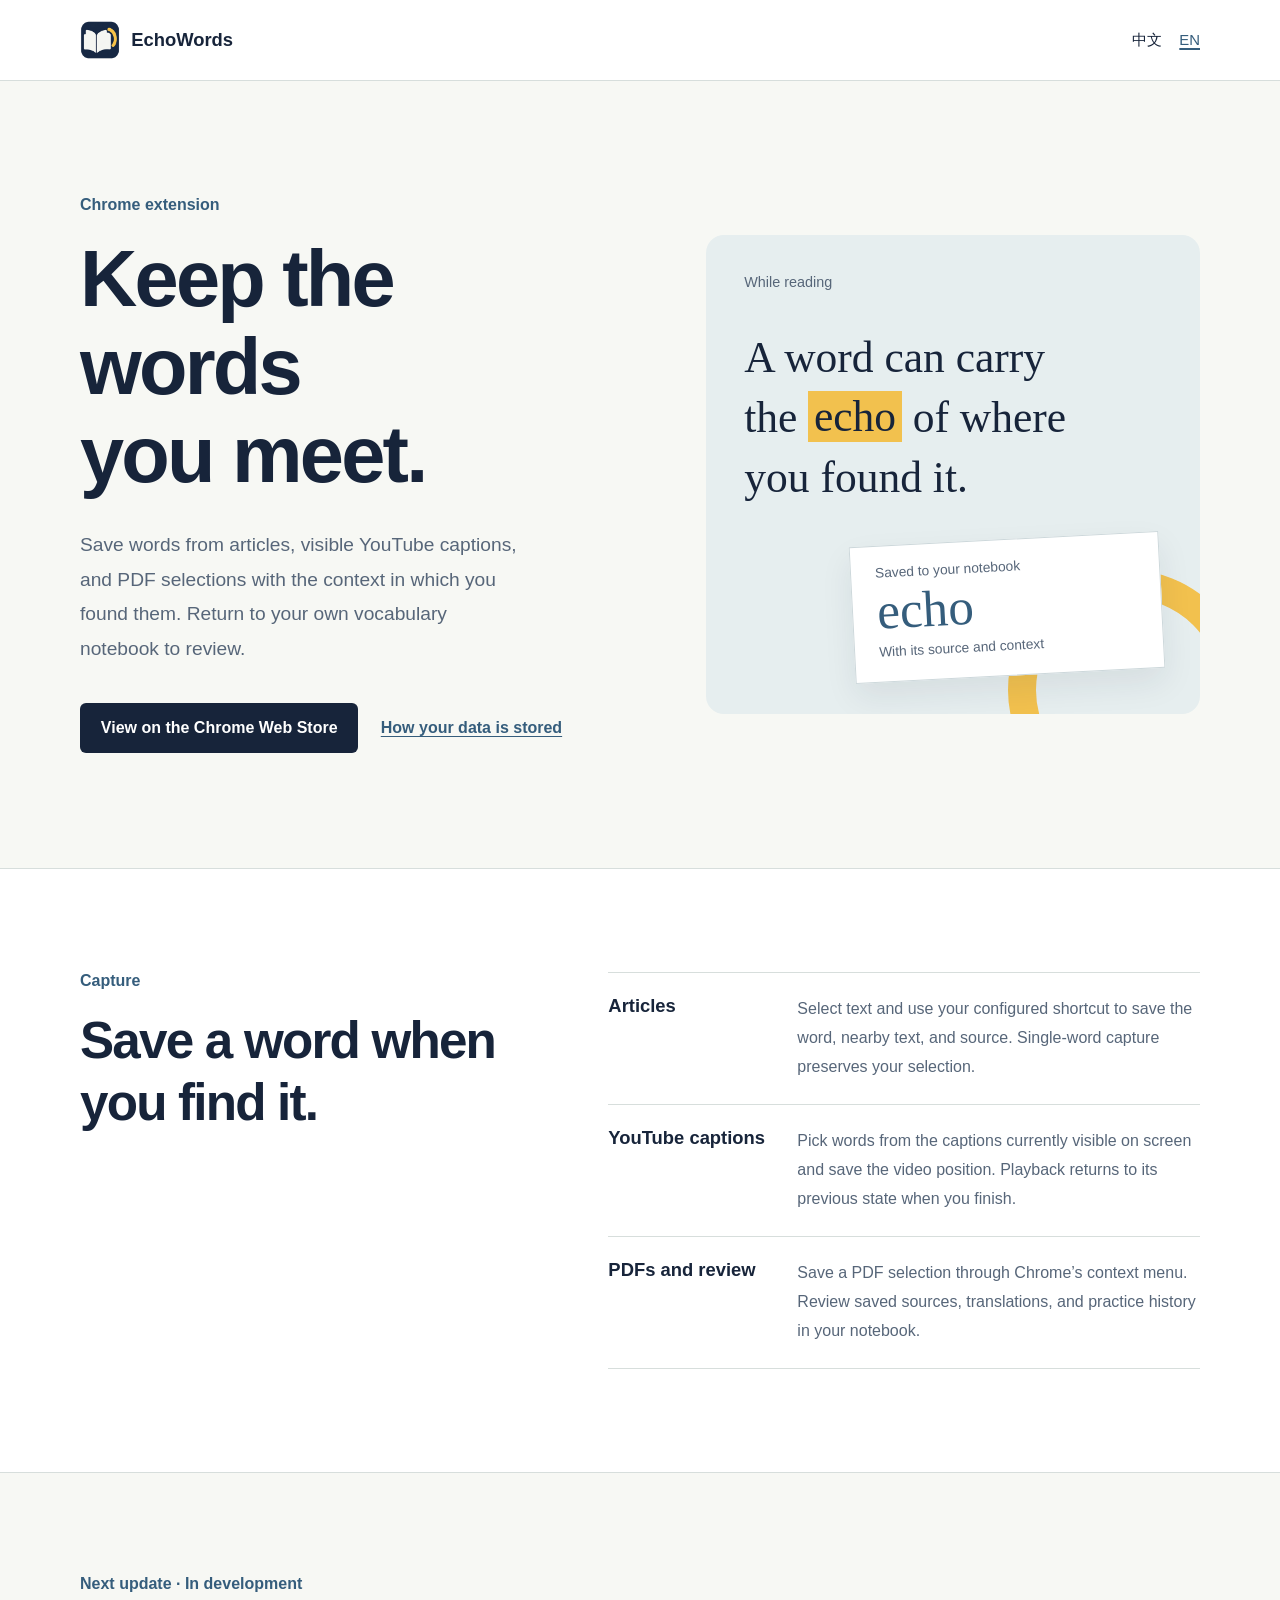
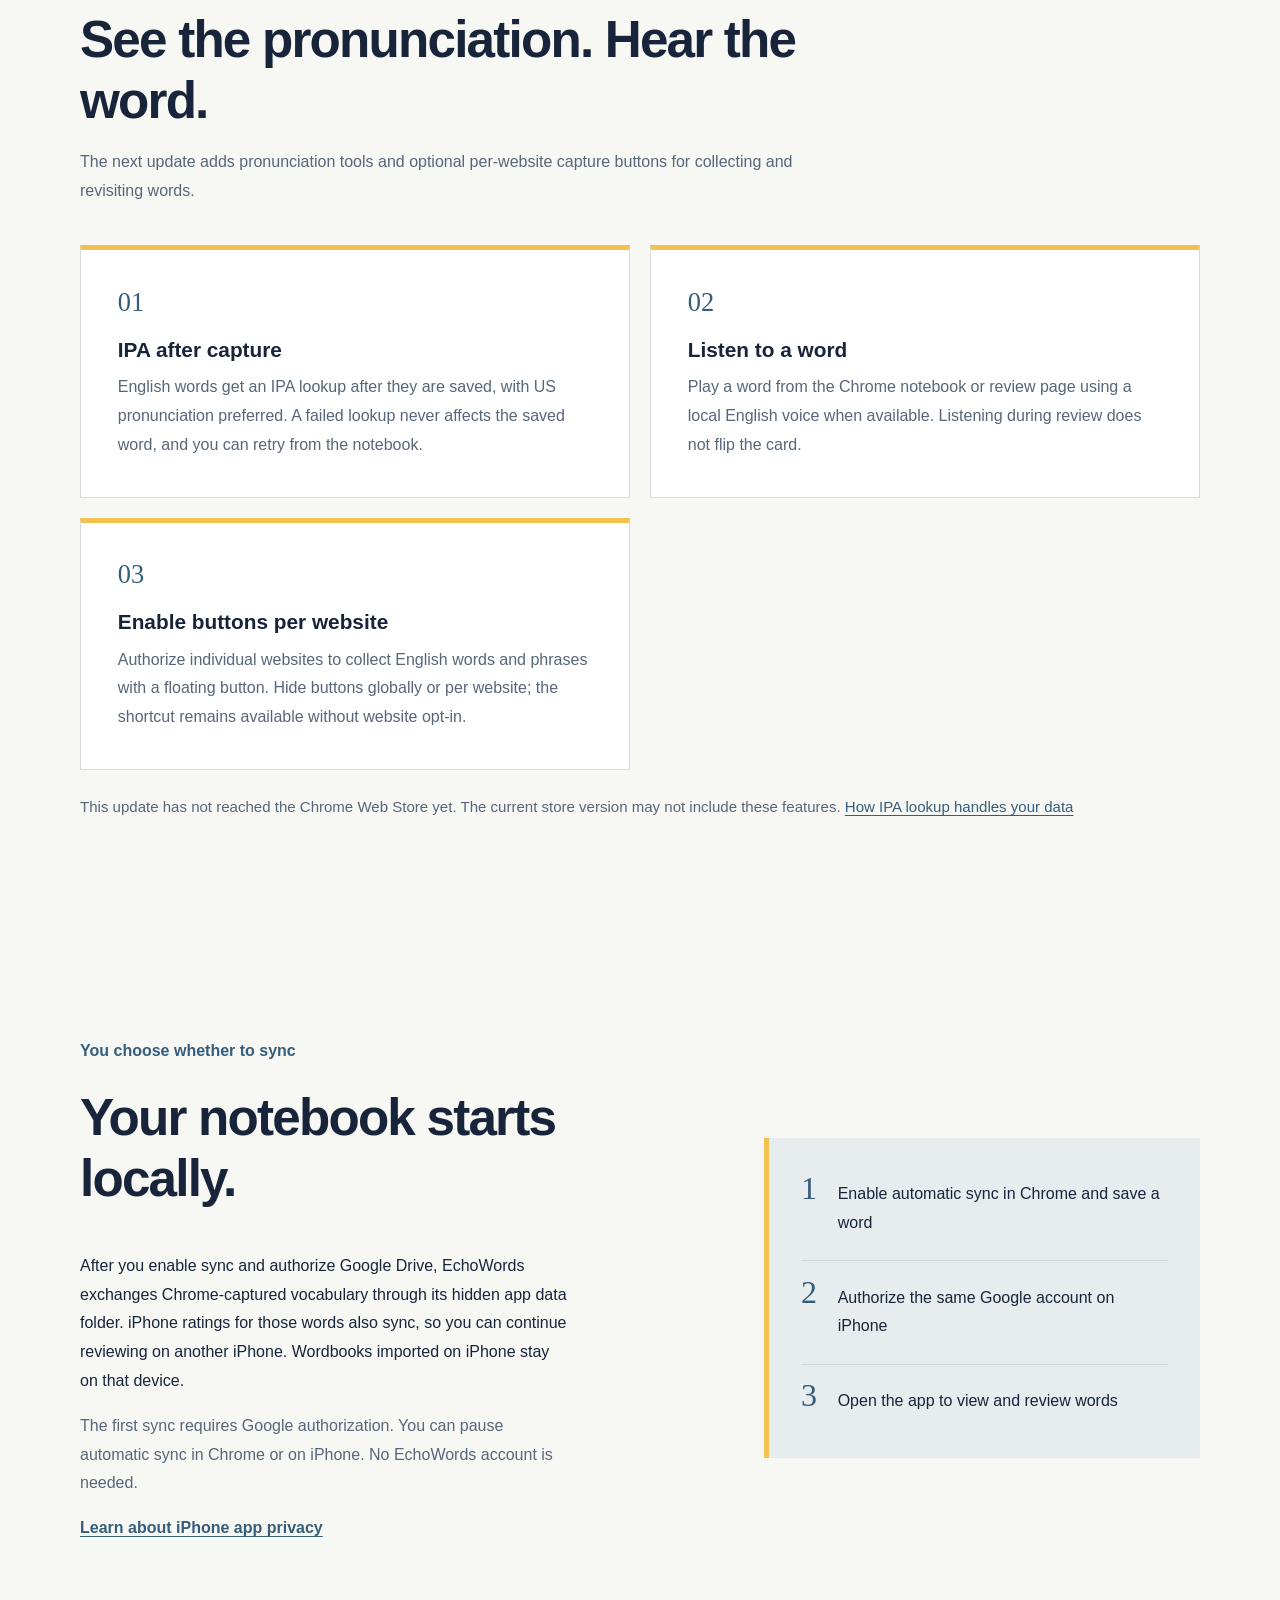
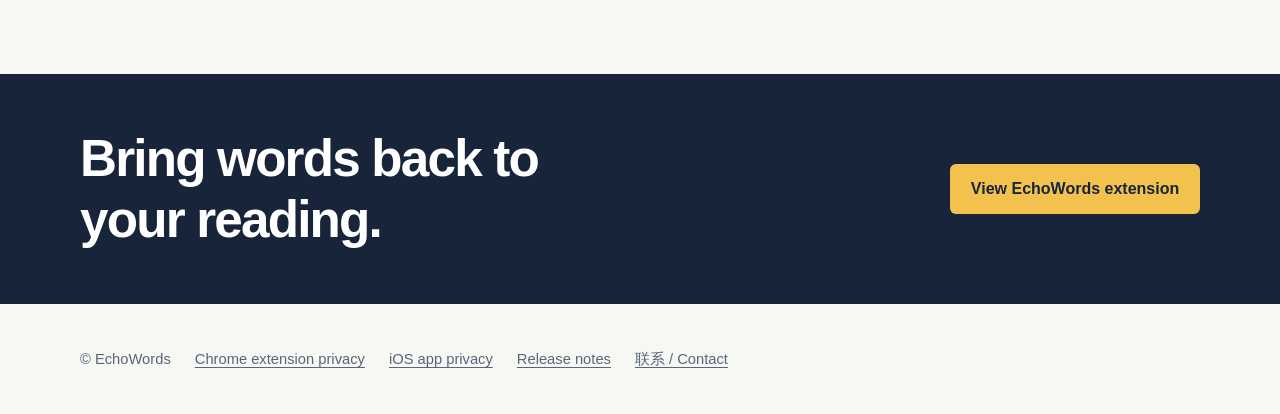
==== index.html @ 82085f75 "Publish EchoWords public website" ====
<!doctype html>
<html lang="zh-CN">
<head>
  <meta charset="utf-8">
  <meta name="viewport" content="width=device-width, initial-scale=1">
  <meta name="description" content="语栖 EchoWords 帮你保存阅读和观看视频时遇到的词语与语境。">
  <title>语栖 EchoWords — 留住遇见的词</title>
  <link rel="icon" href="assets/icon-128.png" type="image/png">
  <link rel="stylesheet" href="assets/site.css">
  <script src="assets/language.js" defer></script>
</head>
<body>
  <a class="skip-link" href="#main">跳转到正文 / Skip to content</a>
  <header class="site-header">
    <div class="shell header-inner">
      <a class="brand" href="./" aria-label="语栖主页" data-brand-home><img src="assets/icon-128.png" alt="" width="40" height="40"><span data-brand-name>语栖</span></a>
      <nav class="header-nav" aria-label="Page navigation">
        <a href="?lang=zh" data-language-link="zh" lang="zh-CN">中文</a><a href="?lang=en" data-language-link="en" lang="en">EN</a>
      </nav>
    </div>
  </header>
  <main id="main">
    <div id="zh" data-language-section="zh" lang="zh-CN">
      <section class="hero shell" aria-labelledby="hero-zh">
        <div class="hero-copy">
          <p class="kicker">Chrome 扩展程序</p>
          <h1 id="hero-zh">留住阅读时<br>遇见的词。</h1>
          <p class="hero-lead">在文章、可见的 YouTube 字幕和 PDF 中选词，连同当时的语境一起保存。回到自己的单词本，随时复习。</p>
          <div class="hero-actions"><a class="button button-primary" href="https://chromewebstore.google.com/detail/echowords/lpfgbckgjejjfgamibegphkdmpboeeep">前往 Chrome 网上应用店</a><a class="text-link" href="privacy/?lang=zh">了解数据如何保存</a></div>
        </div>
        <div class="word-scene" aria-label="选词与保存示意">
          <p class="scene-source">阅读时</p><p class="scene-quote">A word can carry the <mark>echo</mark> of where you found it.</p>
          <div class="word-ticket"><span class="ticket-label">已保存到单词本</span><strong>echo</strong><span class="ticket-context">连同来源与语境一起保留</span></div>
          <div class="scene-accent" aria-hidden="true"></div>
        </div>
      </section>
      <section class="section-band" aria-labelledby="capture-zh"><div class="shell section-grid">
        <div class="section-heading"><p class="kicker">采集</p><h2 id="capture-zh">看到好词，顺手记下。</h2></div>
        <div class="feature-list">
          <div class="feature"><h3>网页文章</h3><p>选中词语后按下已配置的快捷键，保存词语、附近文本及来源；单词采集不会打断当前选择。</p></div>
          <div class="feature"><h3>YouTube 字幕</h3><p>从当前屏幕上可见的字幕中挑选词语，并记住视频位置；词语选择结束后恢复原来的播放状态。</p></div>
          <div class="feature"><h3>PDF 与复习</h3><p>在 Chrome 的 PDF 阅读器中通过选中文本的右键菜单保存；在单词本中查看来源、翻译和复习记录。</p></div>
        </div>
      </div></section>
      <section class="shell release-section" aria-labelledby="release-zh">
        <div class="release-heading">
          <p class="kicker">下一次更新 · 开发中</p>
          <h2 id="release-zh">看见音标，也能听见单词。</h2>
          <p>下一版将提供发音辅助和按网站开启的悬浮按钮，让采词与回顾更方便。</p>
        </div>
        <div class="release-items">
          <article><span class="release-number" aria-hidden="true">01</span><h3>采集后补齐音标</h3><p>保存英文单词后查询音标，优先显示美式 IPA。查询失败不会影响保存，你也可以在词表中手动重试。</p></article>
          <article><span class="release-number" aria-hidden="true">02</span><h3>点击朗读单词</h3><p>在 Chrome 词表和复习页点击朗读，优先使用设备上的美式英语语音；在复习页播放时不会翻卡。</p></article>
          <article><span class="release-number" aria-hidden="true">03</span><h3>按网站开启采集按钮</h3><p>逐个授权网站后显示悬浮按钮，收集多个英文词或短语后统一保存。按钮可全局关闭或逐站隐藏；未授权网站仍可使用快捷键。</p></article>
        </div>
        <p class="release-status">此更新尚未发布到 Chrome 网上应用店，当前商店版本可能暂不包含这些功能。<a href="privacy/?lang=zh">了解音标查询如何处理数据</a></p>
      </section>
      <section class="shell sync-section" aria-labelledby="sync-zh">
        <div><p class="kicker">由你决定是否同步</p><h2 id="sync-zh">单词本先保存在本地。</h2><p>启用同步并授权后，语栖使用 Google Drive 隐藏应用数据目录交换 Chrome 采集的词库。iPhone 对这些词的评分记录也会同步，让你在另一台 iPhone 上继续复习。导入 iPhone 的词书只保存在本机。</p><p class="quiet">首次使用需要 Google 授权。你可以在 Chrome 或 iPhone 中暂停自动同步，无需另注册账号。</p><p><a class="text-link" href="ios/privacy/?lang=zh">了解 iPhone 应用的隐私保护</a></p></div>
        <div class="sync-steps" aria-label="跨设备同步步骤"><div><span>1</span><p>在 Chrome 中启用自动同步并保存词语</p></div><div><span>2</span><p>在 iPhone 上授权同一 Google 账号</p></div><div><span>3</span><p>打开应用查看词库并复习</p></div></div>
      </section>
      <section class="closing-band"><div class="shell closing-inner"><h2>把词带回你的阅读。</h2><a class="button button-light" href="https://chromewebstore.google.com/detail/echowords/lpfgbckgjejjfgamibegphkdmpboeeep">查看语栖扩展程序</a></div></section>
    </div>
    <div id="en" data-language-section="en" lang="en">
      <section class="hero shell" aria-labelledby="hero-en">
        <div class="hero-copy"><p class="kicker">Chrome extension</p><h1 id="hero-en">Keep the words<br>you meet.</h1><p class="hero-lead">Save words from articles, visible YouTube captions, and PDF selections with the context in which you found them. Return to your own vocabulary notebook to review.</p><div class="hero-actions"><a class="button button-primary" href="https://chromewebstore.google.com/detail/echowords/lpfgbckgjejjfgamibegphkdmpboeeep">View on the Chrome Web Store</a><a class="text-link" href="privacy/?lang=en">How your data is stored</a></div></div>
        <div class="word-scene" aria-label="Illustration of saving a selected word"><p class="scene-source">While reading</p><p class="scene-quote">A word can carry the <mark>echo</mark> of where you found it.</p><div class="word-ticket"><span class="ticket-label">Saved to your notebook</span><strong>echo</strong><span class="ticket-context">With its source and context</span></div><div class="scene-accent" aria-hidden="true"></div></div>
      </section>
      <section class="section-band" aria-labelledby="capture-en"><div class="shell section-grid"><div class="section-heading"><p class="kicker">Capture</p><h2 id="capture-en">Save a word when you find it.</h2></div><div class="feature-list"><div class="feature"><h3>Articles</h3><p>Select text and use your configured shortcut to save the word, nearby text, and source. Single-word capture preserves your selection.</p></div><div class="feature"><h3>YouTube captions</h3><p>Pick words from the captions currently visible on screen and save the video position. Playback returns to its previous state when you finish.</p></div><div class="feature"><h3>PDFs and review</h3><p>Save a PDF selection through Chrome’s context menu. Review saved sources, translations, and practice history in your notebook.</p></div></div></div></section>
      <section class="shell release-section" aria-labelledby="release-en">
        <div class="release-heading">
          <p class="kicker">Next update · In development</p>
          <h2 id="release-en">See the pronunciation. Hear the word.</h2>
          <p>The next update adds pronunciation tools and optional per-website capture buttons for collecting and revisiting words.</p>
        </div>
        <div class="release-items">
          <article><span class="release-number" aria-hidden="true">01</span><h3>IPA after capture</h3><p>English words get an IPA lookup after they are saved, with US pronunciation preferred. A failed lookup never affects the saved word, and you can retry from the notebook.</p></article>
          <article><span class="release-number" aria-hidden="true">02</span><h3>Listen to a word</h3><p>Play a word from the Chrome notebook or review page using a local English voice when available. Listening during review does not flip the card.</p></article>
          <article><span class="release-number" aria-hidden="true">03</span><h3>Enable buttons per website</h3><p>Authorize individual websites to collect English words and phrases with a floating button. Hide buttons globally or per website; the shortcut remains available without website opt-in.</p></article>
        </div>
        <p class="release-status">This update has not reached the Chrome Web Store yet. The current store version may not include these features. <a href="privacy/?lang=en">How IPA lookup handles your data</a></p>
      </section>
      <section class="shell sync-section" aria-labelledby="sync-en"><div><p class="kicker">You choose whether to sync</p><h2 id="sync-en">Your notebook starts locally.</h2><p>After you enable sync and authorize Google Drive, EchoWords exchanges Chrome-captured vocabulary through its hidden app data folder. iPhone ratings for those words also sync, so you can continue reviewing on another iPhone. Wordbooks imported on iPhone stay on that device.</p><p class="quiet">The first sync requires Google authorization. You can pause automatic sync in Chrome or on iPhone. No EchoWords account is needed.</p><p><a class="text-link" href="ios/privacy/?lang=en">Learn about iPhone app privacy</a></p></div><div class="sync-steps" aria-label="Steps to sync across devices"><div><span>1</span><p>Enable automatic sync in Chrome and save a word</p></div><div><span>2</span><p>Authorize the same Google account on iPhone</p></div><div><span>3</span><p>Open the app to view and review words</p></div></div></section>
      <section class="closing-band"><div class="shell closing-inner"><h2>Bring words back to your reading.</h2><a class="button button-light" href="https://chromewebstore.google.com/detail/echowords/lpfgbckgjejjfgamibegphkdmpboeeep">View EchoWords extension</a></div></section>
    </div>
  </main>
  <footer class="site-footer shell"><span data-brand-footer>© 语栖</span><a href="privacy/?lang=zh" data-nav-zh>Chrome 扩展隐私政策</a><a href="privacy/?lang=en" data-nav-en>Chrome extension privacy</a><a href="ios/privacy/?lang=zh" data-nav-zh>iOS 应用隐私政策</a><a href="ios/privacy/?lang=en" data-nav-en>iOS app privacy</a><a href="releases/?lang=zh" data-nav-zh>更新日志</a><a href="releases/?lang=en" data-nav-en>Release notes</a><a href="mailto:acboo2020@gmail.com">联系 / Contact</a></footer>
</body>
</html>
---- assets/site.css ----
:root {
  color-scheme: light;
  --ink: #17243a;
  --blue: #355d7c;
  --paper: #f7f8f4;
  --white: #fff;
  --line: #d7dedc;
  --muted: #576679;
  --yellow: #f2c14e;
  font-family: "Segoe UI", "Noto Sans SC", "PingFang SC", sans-serif;
  color: var(--ink);
  background: var(--paper);
}
* { box-sizing: border-box; }
html { scroll-behavior: smooth; }
body { margin: 0; }
img { max-width: 100%; }
a { color: var(--blue); text-underline-offset: .2em; }
a:focus-visible { outline: 3px solid var(--yellow); outline-offset: 4px; }
[hidden] { display: none !important; }
.shell { width: min(100% - 3rem, 1120px); margin-inline: auto; }
.skip-link { position: absolute; top: -5rem; left: 1rem; z-index: 20; padding: .7rem 1rem; background: var(--yellow); color: var(--ink); }
.skip-link:focus { top: 1rem; }
.site-header { border-bottom: 1px solid var(--line); background: var(--white); }
.header-inner { min-height: 80px; display: flex; align-items: center; justify-content: space-between; gap: 1.5rem; }
.brand { display: inline-flex; align-items: center; gap: .7rem; color: var(--ink); text-decoration: none; font-weight: 720; font-size: 1.15rem; }
.brand img { border-radius: 11px; }
.header-nav { display: flex; align-items: center; gap: 1.1rem; font-size: .93rem; }
.header-nav a { color: var(--ink); text-decoration: none; }
.header-nav a:hover, .header-nav a[aria-current="true"] { color: var(--blue); text-decoration: underline; text-decoration-thickness: 2px; }
.nav-divider { width: 1px; height: 1.1rem; background: var(--line); }
.kicker { color: var(--blue); font-weight: 700; margin: 0 0 1.3rem; }
h1, h2, h3, p { overflow-wrap: break-word; }
h1, h2, h3 { margin-top: 0; }
h1, h2 { letter-spacing: -.035em; }
.hero { display: grid; grid-template-columns: minmax(0, 1fr) minmax(300px, .9fr); gap: clamp(2rem, 6vw, 5rem); align-items: center; padding-block: clamp(5rem, 9vw, 9rem); }
.hero h1 { font-size: clamp(3.2rem, 6.2vw, 5.7rem); line-height: 1.11; font-weight: 700; margin-bottom: 1.8rem; }
.hero-lead { max-width: 42ch; color: var(--muted); font-size: clamp(1.12rem, 1.5vw, 1.3rem); line-height: 1.8; margin: 0; }
.hero-actions { display: flex; flex-wrap: wrap; align-items: center; gap: 1.4rem; margin-top: 2.3rem; }
.button { display: inline-flex; justify-content: center; align-items: center; min-height: 50px; padding: .8rem 1.3rem; border-radius: 6px; text-align: center; font-weight: 700; text-decoration: none; }
.button-primary { background: var(--ink); color: var(--white); }
.button-primary:hover { background: var(--blue); }
.text-link { font-weight: 650; }
.word-scene { position: relative; min-height: 465px; padding: 2.4rem; overflow: hidden; background: #e6eeef; border-radius: 18px; }
.scene-source { font-size: .9rem; color: var(--muted); margin: 0 0 2.3rem; }
.scene-quote { position: relative; z-index: 1; max-width: 16ch; font: 400 clamp(2rem, 3.4vw, 3rem)/1.38 Georgia, "Times New Roman", serif; margin: 0; }
.scene-quote mark { background: var(--yellow); color: var(--ink); padding: .03em .13em; }
.word-ticket { position: relative; z-index: 2; width: min(100%, 310px); margin: 2rem 0 0 auto; padding: 1.2rem 1.5rem 1.35rem; background: var(--white); border: 1px solid #cdd8db; box-shadow: 0 14px 32px #17243a14; transform: rotate(-3deg); }
.ticket-label, .ticket-context { display: block; color: var(--muted); font-size: .86rem; }
.word-ticket strong { display: block; margin: .3rem 0 .5rem; color: var(--blue); font: 400 3.2rem/1 Georgia, serif; }
.scene-accent { position: absolute; right: -3rem; bottom: -6rem; width: 240px; height: 240px; border: 28px solid var(--yellow); border-radius: 50%; }
.section-band { background: var(--white); border-block: 1px solid var(--line); }
.section-grid { display: grid; grid-template-columns: minmax(230px, .72fr) 1fr; gap: clamp(2.5rem, 8vw, 8rem); padding-block: clamp(4rem, 8vw, 7rem); }
.section-heading h2, .sync-section h2, .closing-inner h2 { font-size: clamp(2.3rem, 4vw, 3.6rem); line-height: 1.2; }
.feature { display: grid; grid-template-columns: 165px 1fr; gap: 1.5rem; padding: 1.4rem 0; border-top: 1px solid var(--line); }
.feature:last-child { border-bottom: 1px solid var(--line); }
.feature h3 { font-size: 1.15rem; margin: 0; }
.feature p { margin: 0; color: var(--muted); line-height: 1.8; }
.release-section { padding-block: clamp(4rem, 8vw, 7rem); }
.release-heading { max-width: 720px; }
.release-heading .kicker { margin-bottom: 1rem; }
.release-heading h2 { font-size: clamp(2.3rem, 4vw, 3.6rem); line-height: 1.2; margin-bottom: 1rem; }
.release-heading > p:last-child { color: var(--muted); line-height: 1.8; margin: 0; }
.release-items { display: grid; grid-template-columns: repeat(2, minmax(0, 1fr)); gap: 1.25rem; margin-top: 2.5rem; }
.release-items article { padding: clamp(1.5rem, 3vw, 2.3rem); background: var(--white); border: 1px solid var(--line); border-top: 5px solid var(--yellow); }
.release-number { color: var(--blue); font: 400 1.65rem Georgia, serif; }
.release-items h3 { font-size: 1.3rem; margin: 1.25rem 0 .7rem; }
.release-items p { color: var(--muted); line-height: 1.8; margin: 0; }
.release-status { color: var(--muted); font-size: .94rem; line-height: 1.7; margin: 1.5rem 0 0; }
.sync-section { display: grid; grid-template-columns: 1fr minmax(270px, .75fr); gap: clamp(2rem, 8vw, 8rem); align-items: center; padding-block: clamp(5rem, 9vw, 8rem); }
.sync-section p { max-width: 55ch; line-height: 1.8; }
.sync-section .quiet { color: var(--muted); }
.sync-steps { background: #e7edef; padding: 1.25rem 2rem; border-left: 5px solid var(--yellow); }
.sync-steps div { display: flex; align-items: baseline; gap: 1.3rem; border-bottom: 1px solid #cbd6d9; }
.sync-steps div:last-child { border-bottom: 0; }
.sync-steps span { color: var(--blue); font: 400 2rem Georgia, serif; }
.sync-steps p { margin: 1.4rem 0; }
.closing-band { background: var(--ink); color: var(--white); }
.closing-inner { min-height: 230px; display: flex; align-items: center; justify-content: space-between; gap: 2rem; padding-block: 3rem; }
.closing-inner h2 { max-width: 17ch; margin: 0; }
.button-light { color: var(--ink); background: var(--yellow); }
.button-light:hover { background: #ffda79; }
.site-footer { min-height: 110px; display: flex; flex-wrap: wrap; align-items: center; gap: 1.5rem; color: var(--muted); font-size: .92rem; }
.site-footer a { color: var(--muted); }
.changelog { max-width: 860px; padding-block: clamp(3rem, 7vw, 6rem); }
.changelog h1 { font-size: clamp(2.4rem, 5vw, 3.5rem); margin-bottom: 1rem; }
.changelog-intro { max-width: 60ch; color: var(--muted); line-height: 1.8; }
.version-index { display: flex; flex-wrap: wrap; gap: .8rem 1.6rem; padding-block: 1rem 2rem; }
.version-entry { border-top: 1px solid var(--line); padding-block: 2.5rem; scroll-margin-top: 24px; }
.version-heading { display: flex; align-items: center; flex-wrap: wrap; gap: 1rem; }
.version-heading h2 { font-size: 2rem; margin: 0; }
.version-heading h2 a { color: var(--ink); text-decoration: none; }
.version-heading h2 a:hover { text-decoration: underline; }
.release-state { border: 1px solid var(--line); border-radius: 5px; padding: .3rem .65rem; font-size: .85rem; }
.release-state.upcoming { background: var(--yellow); border-color: var(--yellow); }
.version-date, .release-footnote { color: var(--muted); font-size: .92rem; }
.version-entry h3 { font-size: 1.1rem; margin: 1.8rem 0 .65rem; }
.version-entry p, .version-entry li { line-height: 1.85; }
.version-entry ul { padding-left: 1.3rem; margin-top: .65rem; }
.version-entry li + li { margin-top: .6rem; }
.version-entry .release-footnote { margin: 1.5rem 0 0; }
.policy { max-width: 800px; padding-block: clamp(3.5rem, 7vw, 6rem) 6rem; }
.policy h1 { font-size: clamp(2.3rem, 4.2vw, 3.4rem); line-height: 1.2; margin-bottom: .9rem; }
.policy .date { color: var(--muted); font-size: .92rem; margin-bottom: 2rem; }
.policy .lead { font-size: 1.18rem; line-height: 1.8; }
.policy h2 { font-size: 1.65rem; margin: 3rem 0 .8rem; }
.policy p, .policy li { line-height: 1.85; }
.policy ul { padding-left: 1.4rem; }
.policy li + li { margin-top: .5rem; }
.policy code { padding: .08rem .3rem; border-radius: 3px; background: #e5eaeb; font-size: .9em; overflow-wrap: anywhere; }
.policy .policy-nav { display: inline-block; margin-top: 3rem; font-weight: 700; }
@media (max-width: 800px) {
  .hero, .section-grid, .sync-section { grid-template-columns: 1fr; }
  .release-items { grid-template-columns: 1fr; }
  .hero { padding-block: 4rem; }
  .word-scene { min-height: 410px; }
  .section-grid, .sync-section { gap: 2rem; }
}
@media (max-width: 560px) {
  .shell { width: min(100% - 2rem, 1120px); }
  .header-inner { min-height: 72px; }
  .brand { gap: .45rem; font-size: 1rem; }
  .brand img { width: 32px; height: 32px; }
  .header-nav { gap: .65rem; font-size: .85rem; }
  .hero h1 { font-size: clamp(2.7rem, 13vw, 3.5rem); }
  .word-scene { padding: 1.8rem; min-height: 400px; }
  .feature { display: block; }
  .feature p { margin-top: .5rem; }
  .closing-inner { display: block; }
  .closing-inner .button { margin-top: 1.5rem; }
}
@media (prefers-reduced-motion: reduce) { html { scroll-behavior: auto; } }
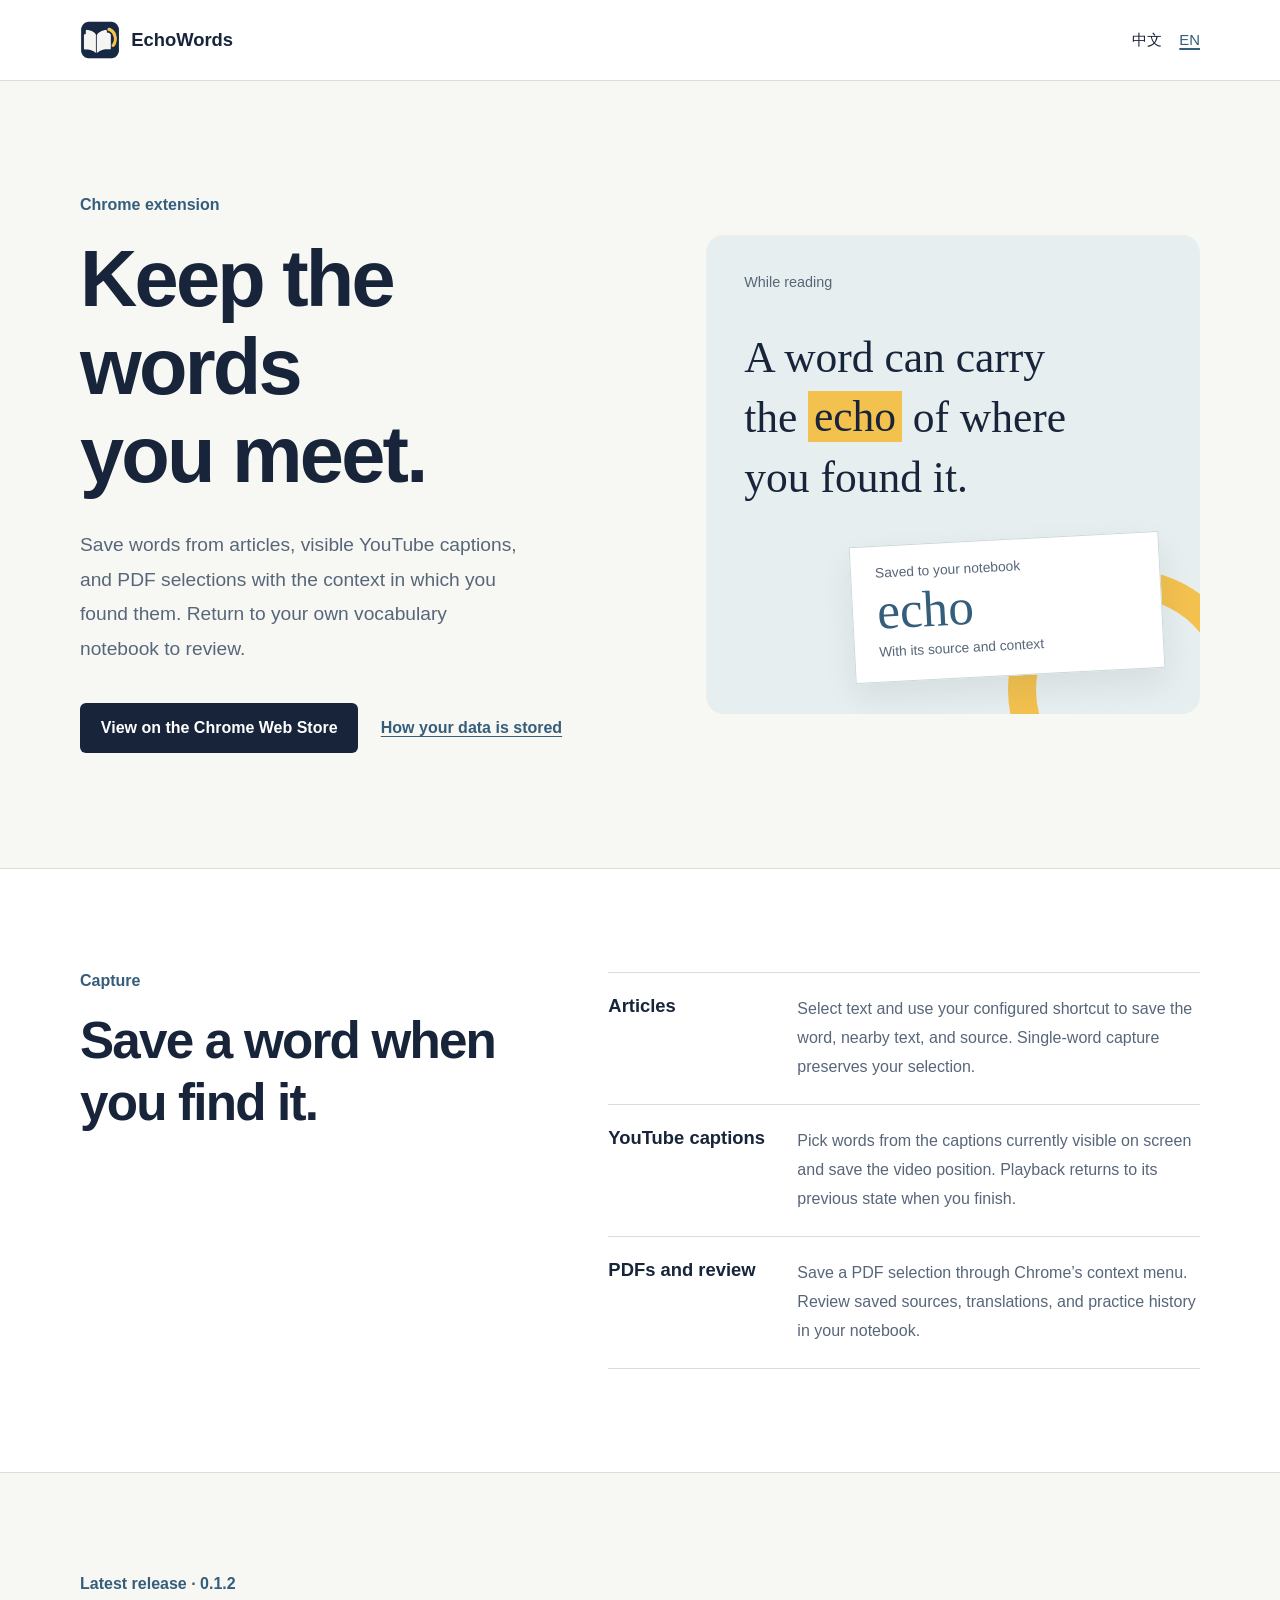
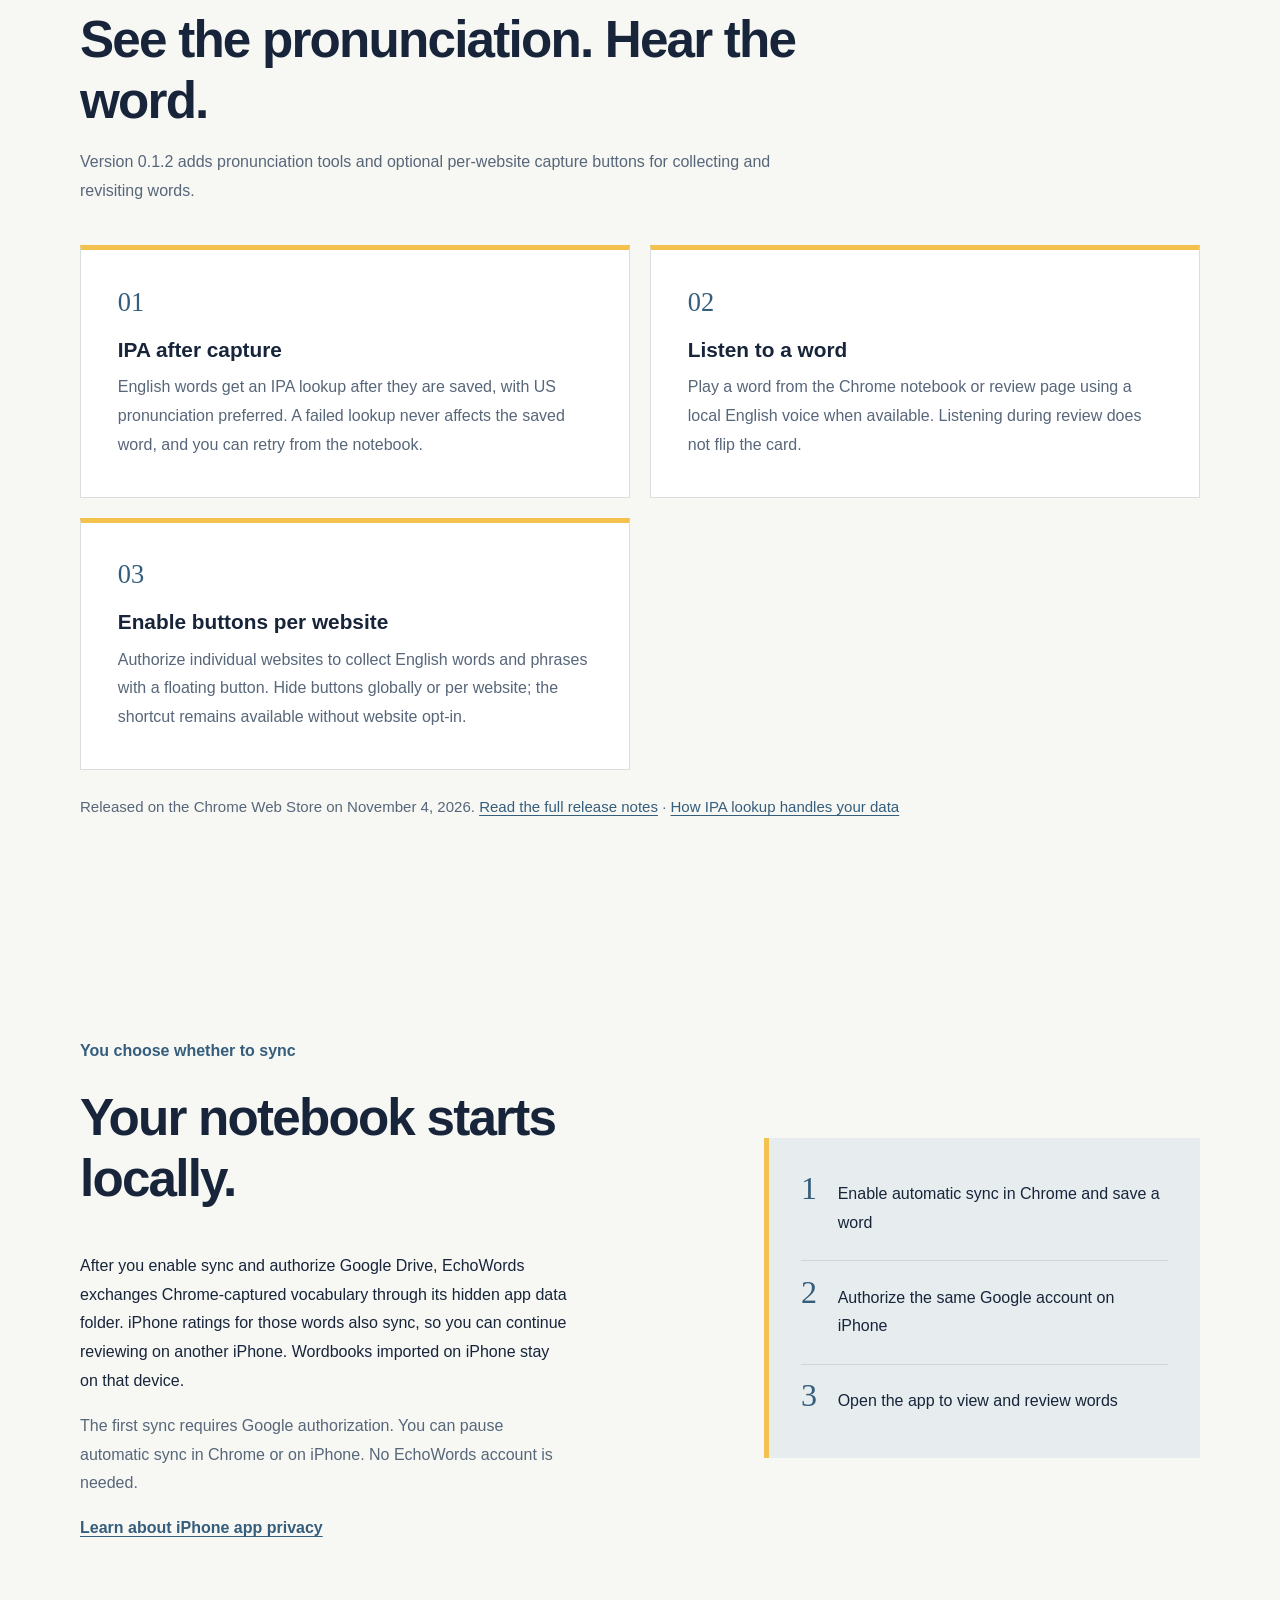
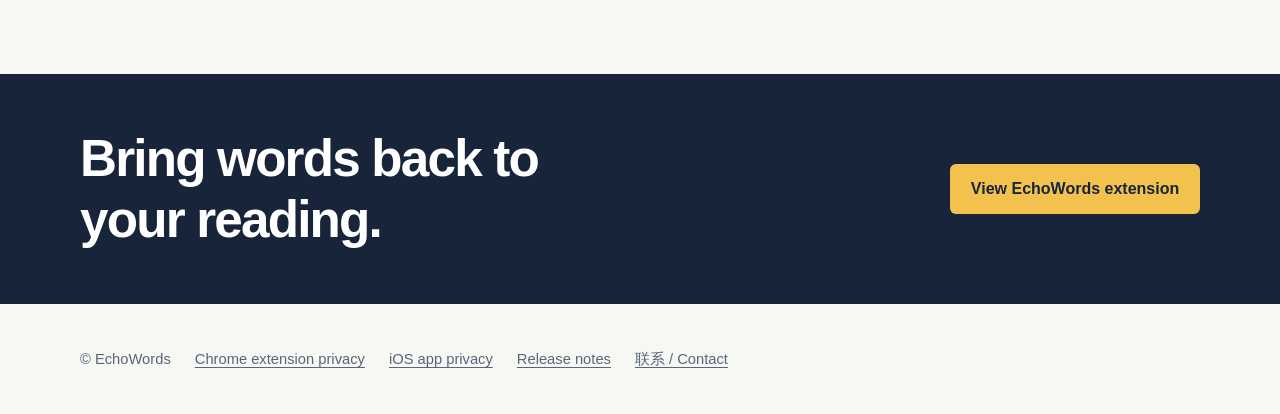
==== commit 99c76c7a: "Sync website from d05a17413f743fabb400e322e8ff163eac470f70" ====
--- a/index.html
+++ b/index.html
@@ -44,16 +44,16 @@
       </div></section>
       <section class="shell release-section" aria-labelledby="release-zh">
         <div class="release-heading">
-          <p class="kicker">下一次更新 · 开发中</p>
+          <p class="kicker">最新版本 · 0.1.2 已发布</p>
           <h2 id="release-zh">看见音标，也能听见单词。</h2>
-          <p>下一版将提供发音辅助和按网站开启的悬浮按钮，让采词与回顾更方便。</p>
+          <p>0.1.2 新增发音辅助和按网站开启的悬浮按钮，让采词与回顾更方便。</p>
         </div>
         <div class="release-items">
           <article><span class="release-number" aria-hidden="true">01</span><h3>采集后补齐音标</h3><p>保存英文单词后查询音标，优先显示美式 IPA。查询失败不会影响保存，你也可以在词表中手动重试。</p></article>
           <article><span class="release-number" aria-hidden="true">02</span><h3>点击朗读单词</h3><p>在 Chrome 词表和复习页点击朗读，优先使用设备上的美式英语语音；在复习页播放时不会翻卡。</p></article>
           <article><span class="release-number" aria-hidden="true">03</span><h3>按网站开启采集按钮</h3><p>逐个授权网站后显示悬浮按钮，收集多个英文词或短语后统一保存。按钮可全局关闭或逐站隐藏；未授权网站仍可使用快捷键。</p></article>
         </div>
-        <p class="release-status">此更新尚未发布到 Chrome 网上应用店，当前商店版本可能暂不包含这些功能。<a href="privacy/?lang=zh">了解音标查询如何处理数据</a></p>
+        <p class="release-status">已于 <time datetime="2026-11-04">2026 年 11 月 4 日</time>在 Chrome 网上应用店发布。<a href="releases/?lang=zh#v0-1-2">查看完整更新日志</a> · <a href="privacy/?lang=zh">了解音标查询如何处理数据</a></p>
       </section>
       <section class="shell sync-section" aria-labelledby="sync-zh">
         <div><p class="kicker">由你决定是否同步</p><h2 id="sync-zh">单词本先保存在本地。</h2><p>启用同步并授权后，语栖使用 Google Drive 隐藏应用数据目录交换 Chrome 采集的词库。iPhone 对这些词的评分记录也会同步，让你在另一台 iPhone 上继续复习。导入 iPhone 的词书只保存在本机。</p><p class="quiet">首次使用需要 Google 授权。你可以在 Chrome 或 iPhone 中暂停自动同步，无需另注册账号。</p><p><a class="text-link" href="ios/privacy/?lang=zh">了解 iPhone 应用的隐私保护</a></p></div>
@@ -69,16 +69,16 @@
       <section class="section-band" aria-labelledby="capture-en"><div class="shell section-grid"><div class="section-heading"><p class="kicker">Capture</p><h2 id="capture-en">Save a word when you find it.</h2></div><div class="feature-list"><div class="feature"><h3>Articles</h3><p>Select text and use your configured shortcut to save the word, nearby text, and source. Single-word capture preserves your selection.</p></div><div class="feature"><h3>YouTube captions</h3><p>Pick words from the captions currently visible on screen and save the video position. Playback returns to its previous state when you finish.</p></div><div class="feature"><h3>PDFs and review</h3><p>Save a PDF selection through Chrome’s context menu. Review saved sources, translations, and practice history in your notebook.</p></div></div></div></section>
       <section class="shell release-section" aria-labelledby="release-en">
         <div class="release-heading">
-          <p class="kicker">Next update · In development</p>
+          <p class="kicker">Latest release · 0.1.2</p>
           <h2 id="release-en">See the pronunciation. Hear the word.</h2>
-          <p>The next update adds pronunciation tools and optional per-website capture buttons for collecting and revisiting words.</p>
+          <p>Version 0.1.2 adds pronunciation tools and optional per-website capture buttons for collecting and revisiting words.</p>
         </div>
         <div class="release-items">
           <article><span class="release-number" aria-hidden="true">01</span><h3>IPA after capture</h3><p>English words get an IPA lookup after they are saved, with US pronunciation preferred. A failed lookup never affects the saved word, and you can retry from the notebook.</p></article>
           <article><span class="release-number" aria-hidden="true">02</span><h3>Listen to a word</h3><p>Play a word from the Chrome notebook or review page using a local English voice when available. Listening during review does not flip the card.</p></article>
           <article><span class="release-number" aria-hidden="true">03</span><h3>Enable buttons per website</h3><p>Authorize individual websites to collect English words and phrases with a floating button. Hide buttons globally or per website; the shortcut remains available without website opt-in.</p></article>
         </div>
-        <p class="release-status">This update has not reached the Chrome Web Store yet. The current store version may not include these features. <a href="privacy/?lang=en">How IPA lookup handles your data</a></p>
+        <p class="release-status">Released on the Chrome Web Store on <time datetime="2026-11-04">November 4, 2026</time>. <a href="releases/?lang=en#v0-1-2">Read the full release notes</a> · <a href="privacy/?lang=en">How IPA lookup handles your data</a></p>
       </section>
       <section class="shell sync-section" aria-labelledby="sync-en"><div><p class="kicker">You choose whether to sync</p><h2 id="sync-en">Your notebook starts locally.</h2><p>After you enable sync and authorize Google Drive, EchoWords exchanges Chrome-captured vocabulary through its hidden app data folder. iPhone ratings for those words also sync, so you can continue reviewing on another iPhone. Wordbooks imported on iPhone stay on that device.</p><p class="quiet">The first sync requires Google authorization. You can pause automatic sync in Chrome or on iPhone. No EchoWords account is needed.</p><p><a class="text-link" href="ios/privacy/?lang=en">Learn about iPhone app privacy</a></p></div><div class="sync-steps" aria-label="Steps to sync across devices"><div><span>1</span><p>Enable automatic sync in Chrome and save a word</p></div><div><span>2</span><p>Authorize the same Google account on iPhone</p></div><div><span>3</span><p>Open the app to view and review words</p></div></div></section>
       <section class="closing-band"><div class="shell closing-inner"><h2>Bring words back to your reading.</h2><a class="button button-light" href="https://chromewebstore.google.com/detail/echowords/lpfgbckgjejjfgamibegphkdmpboeeep">View EchoWords extension</a></div></section>
